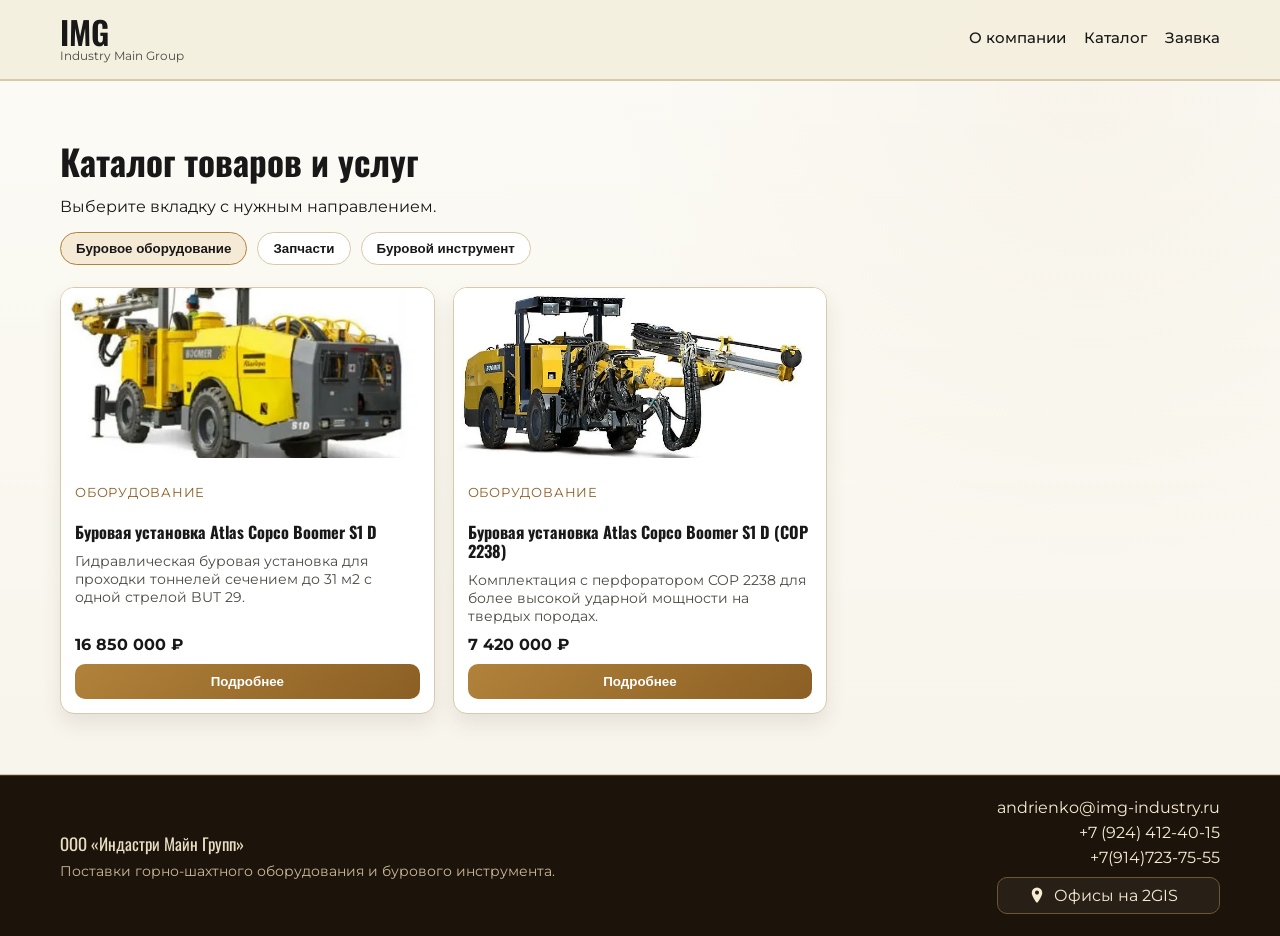
==== catalog.html @ 11e0a1b6 "Перенос каталога и добавление карты" ====
<!DOCTYPE html>
<html lang="ru">
<head>
  <meta charset="UTF-8">
  <meta name="viewport" content="width=device-width, initial-scale=1.0">
  <title>Каталог | Industry Main Group</title>
  <link rel="preconnect" href="https://fonts.googleapis.com">
  <link rel="preconnect" href="https://fonts.gstatic.com" crossorigin>
  <link href="https://fonts.googleapis.com/css2?family=Montserrat:wght@400;500;600;700&family=Oswald:wght@400;500;600&display=swap" rel="stylesheet">
  <link rel="stylesheet" href="css.css">
  <script defer src="script.js"></script>
</head>
<body>
  <header class="site-header">
    <div class="container header-inner">
      <a class="logo" href="main.html#hero" aria-label="IMG Главная">
        <span class="logo-main">IMG</span>
        <span class="logo-sub">Industry Main Group</span>
      </a>
      <nav class="main-nav" aria-label="Основная навигация">
        <a href="main.html#about">О компании</a>
        <a href="catalog.html">Каталог</a>
        <a href="main.html#request">Заявка</a>
      </nav>
    </div>
  </header>

  <main>
    <section id="catalog" class="section section-accent">
      <div class="container">
        <div class="section-head">
          <h2>Каталог товаров и услуг</h2>
          <p>Выберите вкладку с нужным направлением.</p>
        </div>
        <div class="category-filter" role="tablist" aria-label="Вкладки каталога">
          <button class="filter-btn active" data-filter="Оборудование" role="tab" aria-selected="true">Буровое оборудование</button>
          <button class="filter-btn" data-filter="Запчасти" role="tab" aria-selected="false">Запчасти</button>
          <button class="filter-btn" data-filter="Услуги-буровой инструмент" role="tab" aria-selected="false">Буровой инструмент</button>
        </div>
        <div id="catalogGrid" class="catalog-grid"></div>
      </div>
    </section>
  </main>

  <footer class="site-footer">
    <div class="container footer-inner">
      <div>
        <p class="footer-brand">ООО «Индастри Майн Групп»</p>
        <p class="footer-copy">Поставки горно-шахтного оборудования и бурового инструмента.</p>
      </div>
      <div class="footer-contacts">
        <a href="mailto:andrienko@img-industry.ru">andrienko@img-industry.ru</a>
        <a href="tel:+79244124015">+7 (924) 412-40-15</a>
        <a href="tel:+79147237555">+7(914)723-75-55</a>
        <a
          class="map-link"
          href="https://2gis.ru/vladivostok/search/%D0%98%D0%BD%D0%B4%D0%B0%D1%81%D1%82%D1%80%D0%B8%20%D0%9C%D0%B0%D0%B9%D0%BD%20%D0%93%D1%80%D1%83%D0%BF%D0%BF"
          target="_blank"
          rel="noopener noreferrer"
          aria-label="Открыть офисы компании в 2GIS"
        >
          <svg viewBox="0 0 24 24" aria-hidden="true" focusable="false">
            <path d="M12 2a7 7 0 0 0-7 7c0 4.74 5.28 11.64 6.01 12.58a1.24 1.24 0 0 0 1.98 0C13.72 20.64 19 13.74 19 9a7 7 0 0 0-7-7Zm0 9.5A2.5 2.5 0 1 1 12 6a2.5 2.5 0 0 1 0 5.5Z"/>
          </svg>
          <span>Офисы на 2GIS</span>
        </a>
      </div>
    </div>
  </footer>

  <div id="productModal" class="modal" aria-hidden="true">
    <div class="modal-content" role="dialog" aria-modal="true" aria-labelledby="modalTitle">
      <button id="modalClose" class="modal-close" aria-label="Закрыть">×</button>
      <img id="modalImage" src="" alt="Изображение товара">
      <h3 id="modalTitle"></h3>
      <p id="modalCategory" class="modal-category"></p>
      <p id="modalDescription"></p>
      <ul id="modalSpecs" class="spec-list"></ul>
      <p id="modalPrice" class="modal-price"></p>
    </div>
  </div>
</body>
</html>
---- css.css ----
﻿:root {
  --bg: #f4f0df;
  --bg-soft: #f8f4e7;
  --ink: #181818;
  --ink-soft: #4b4a44;
  --gold: #b1823a;
  --gold-deep: #8b5f24;
  --line: #d8c9aa;
  --shadow: rgba(74, 54, 26, 0.18);
}

* {
  box-sizing: border-box;
}

body {
  margin: 0;
  font-family: Montserrat, sans-serif;
  color: var(--ink);
  background:
    radial-gradient(circle at 85% 10%, rgba(177, 130, 58, 0.1) 0%, transparent 35%),
    linear-gradient(180deg, #f9f6eb 0%, var(--bg) 48%, #efe7d4 100%);
}

.container {
  width: min(1160px, 92%);
  margin: 0 auto;
}

.site-header {
  position: sticky;
  top: 0;
  z-index: 20;
  backdrop-filter: blur(8px);
  background: rgba(244, 240, 223, 0.95);
  border-bottom: 1px solid var(--line);
}

.header-inner {
  display: flex;
  align-items: center;
  justify-content: space-between;
  gap: 24px;
  padding: 16px 0;
}

.logo {
  text-decoration: none;
  color: inherit;
  display: flex;
  flex-direction: column;
}

.logo-main {
  font-family: Oswald, sans-serif;
  font-size: 2rem;
  font-weight: 600;
  line-height: 1;
}

.logo-sub {
  font-size: 0.75rem;
  color: var(--ink-soft);
}

.main-nav {
  display: flex;
  gap: 18px;
  flex-wrap: wrap;
}

.main-nav a {
  color: var(--ink);
  text-decoration: none;
  font-size: 0.95rem;
  font-weight: 500;
  padding-bottom: 2px;
  border-bottom: 2px solid transparent;
  transition: border-color 0.2s;
}

.main-nav a:hover {
  border-color: var(--gold);
}

.hero {
  padding: 74px 0 48px;
  background:
    linear-gradient(100deg, rgba(18, 14, 9, 0.72), rgba(18, 14, 9, 0.38)),
    url("img/bg.webp") center / cover no-repeat;
}

.hero h1 {
  color: #fff;
}

.hero .hero-text {
  color: #f3e7cf;
}

.hero .eyebrow {
  color: #e5be78;
}

.hero-grid {
  display: grid;
  grid-template-columns: 1.3fr 1fr;
  gap: 28px;
  align-items: start;
}

.eyebrow {
  text-transform: uppercase;
  letter-spacing: 0.08em;
  color: var(--gold-deep);
  font-weight: 600;
  font-size: 0.76rem;
}

h1, h2, h3 {
  font-family: Oswald, sans-serif;
  margin: 0 0 12px;
  line-height: 1.15;
}

h1 {
  font-size: clamp(2rem, 4vw, 3.2rem);
}

h2 {
  font-size: clamp(1.5rem, 3vw, 2.2rem);
}

.hero-text {
  color: var(--ink-soft);
  max-width: 60ch;
}

.hero-card {
  width: 100%;
  max-width: 520px;
  height: auto;
  display: block;
  align-self: start;
  justify-self: end;
  box-shadow: 0 18px 32px var(--shadow);
}

.section {
  padding: 60px 0;
}

.section-accent {
  background: rgba(255, 255, 255, 0.54);
  border-top: 1px solid var(--line);
  border-bottom: 1px solid var(--line);
}

.section-dark {
  background: linear-gradient(155deg, #3b2d19, #20170b 70%);
  color: #f5ead2;
}

.section-dark .status {
  color: #f5ead2;
}

.about-grid {
  display: grid;
  grid-template-columns: repeat(2, minmax(0, 1fr));
  gap: 18px;
}

.panel {
  background: var(--bg-soft);
  border: 1px solid var(--line);
  border-radius: 14px;
  padding: 18px;
  box-shadow: 0 10px 22px rgba(74, 54, 26, 0.09);
}

.section-head {
  margin-bottom: 16px;
}

.category-filter {
  display: flex;
  gap: 10px;
  flex-wrap: wrap;
  margin-bottom: 22px;
}

.filter-btn {
  border: 1px solid var(--line);
  background: #fff;
  color: var(--ink);
  border-radius: 999px;
  padding: 8px 15px;
  cursor: pointer;
  font-weight: 600;
}

.filter-btn.active,
.filter-btn:hover {
  border-color: var(--gold);
  background: #f4ead6;
}

.catalog-grid {
  display: grid;
  grid-template-columns: repeat(3, minmax(0, 1fr));
  gap: 18px;
}

.product-card {
  background: #fff;
  border-radius: 14px;
  overflow: hidden;
  border: 1px solid var(--line);
  box-shadow: 0 10px 20px rgba(74, 54, 26, 0.1);
  display: flex;
  flex-direction: column;
}

.product-card img {
  width: 100%;
  height: 170px;
  object-fit: cover;
  background: #efe6d2;
}

.card-body {
  padding: 14px;
  display: flex;
  flex-direction: column;
  gap: 10px;
  height: 100%;
}

.card-category {
  font-size: 0.8rem;
  color: var(--gold-deep);
  text-transform: uppercase;
  letter-spacing: 0.06em;
}

.card-title {
  font-size: 1.02rem;
  margin: 0;
}

.card-desc {
  font-size: 0.9rem;
  color: var(--ink-soft);
  margin: 0;
  flex-grow: 1;
}

.card-price {
  margin: 0;
  font-weight: 700;
}

.btn {
  border: none;
  border-radius: 10px;
  padding: 10px 14px;
  cursor: pointer;
  text-decoration: none;
  display: inline-flex;
  align-items: center;
  justify-content: center;
  font-weight: 700;
}

.btn-primary {
  background: linear-gradient(140deg, var(--gold), var(--gold-deep));
  color: #fff;
}

.btn-primary:hover {
  filter: brightness(1.07);
}

.file-input-wrap {
  margin-top: 12px;
  display: inline-flex;
  gap: 8px;
  align-items: center;
  border: 1px solid var(--line);
  background: #fff;
  border-radius: 10px;
  padding: 10px 12px;
}

.file-input-wrap input {
  max-width: 230px;
}

.import-panel {
  display: flex;
  flex-direction: column;
  gap: 12px;
}

.request-form {
  display: grid;
  gap: 14px;
  max-width: 520px;
}

.request-form label {
  display: grid;
  gap: 8px;
  font-weight: 500;
}

.request-form input {
  border-radius: 10px;
  border: 1px solid #9f8962;
  background: #fffdf6;
  padding: 11px 12px;
  font-size: 1rem;
}

.status {
  margin: 0;
  min-height: 1.2em;
  font-size: 0.93rem;
  color: var(--ink-soft);
}

.status.error {
  color: #b52121;
}

.status.success {
  color: #187546;
}

.modal {
  position: fixed;
  inset: 0;
  background: rgba(20, 17, 11, 0.68);
  display: none;
  align-items: center;
  justify-content: center;
  padding: 20px;
  z-index: 30;
}

.modal.open {
  display: flex;
}

.modal-content {
  background: #fff;
  max-width: 680px;
  width: 100%;
  border-radius: 16px;
  padding: 22px;
  position: relative;
  max-height: 90vh;
  overflow: auto;
}

.modal-content img {
  width: 100%;
  max-height: 280px;
  object-fit: cover;
  border-radius: 10px;
  margin-bottom: 10px;
}

.modal-close {
  position: absolute;
  top: 8px;
  right: 10px;
  border: none;
  background: none;
  font-size: 1.8rem;
  cursor: pointer;
}

.modal-category {
  color: var(--gold-deep);
  font-weight: 600;
}

.spec-list {
  padding-left: 18px;
}

.modal-price {
  font-size: 1.1rem;
  font-weight: 700;
}

.site-footer {
  background: #1c140a;
  color: #e9ddc3;
  border-top: 1px solid #4b3620;
}

.footer-inner {
  display: flex;
  align-items: center;
  justify-content: space-between;
  gap: 16px;
  padding: 22px 0;
}

.footer-brand {
  margin: 0 0 6px;
  font-family: Oswald, sans-serif;
  font-size: 1.05rem;
}

.footer-copy {
  margin: 0;
  color: #cab898;
  font-size: 0.9rem;
}

.footer-contacts {
  display: flex;
  flex-direction: column;
  gap: 6px;
  text-align: right;
}

.footer-contacts a {
  color: #f6ebd3;
  text-decoration: none;
}

.footer-contacts a:hover {
  color: #fff;
}

.map-link {
  margin-top: 4px;
  display: inline-flex;
  align-items: center;
  gap: 8px;
  padding: 8px 30px;
  border: 1px solid #6f5634;
  border-radius: 10px;
  background: rgba(255, 255, 255, 0.05);
}

.map-link svg {
  width: 18px;
  height: 18px;
  fill: #f6ebd3;
  flex-shrink: 0;
}

.map-link:hover {
  background: rgba(255, 255, 255, 0.12);
}

@media (max-width: 980px) {
  .hero-grid,
  .catalog-grid {
    grid-template-columns: repeat(2, minmax(0, 1fr));
  }

  .hero-card {
    justify-self: center;
    max-width: 460px;
  }
}

@media (max-width: 720px) {
  .header-inner,
  .hero-grid,
  .about-grid,
  .catalog-grid {
    grid-template-columns: 1fr;
    display: grid;
  }

  .header-inner {
    gap: 14px;
  }

  .main-nav {
    gap: 12px;
  }

  .hero {
    padding-top: 36px;
  }

  .hero-card {
    max-width: 100%;
    border-radius: 14px;
  }

  .footer-inner {
    align-items: flex-start;
    flex-direction: column;
  }

  .footer-contacts {
    text-align: left;
  }
}
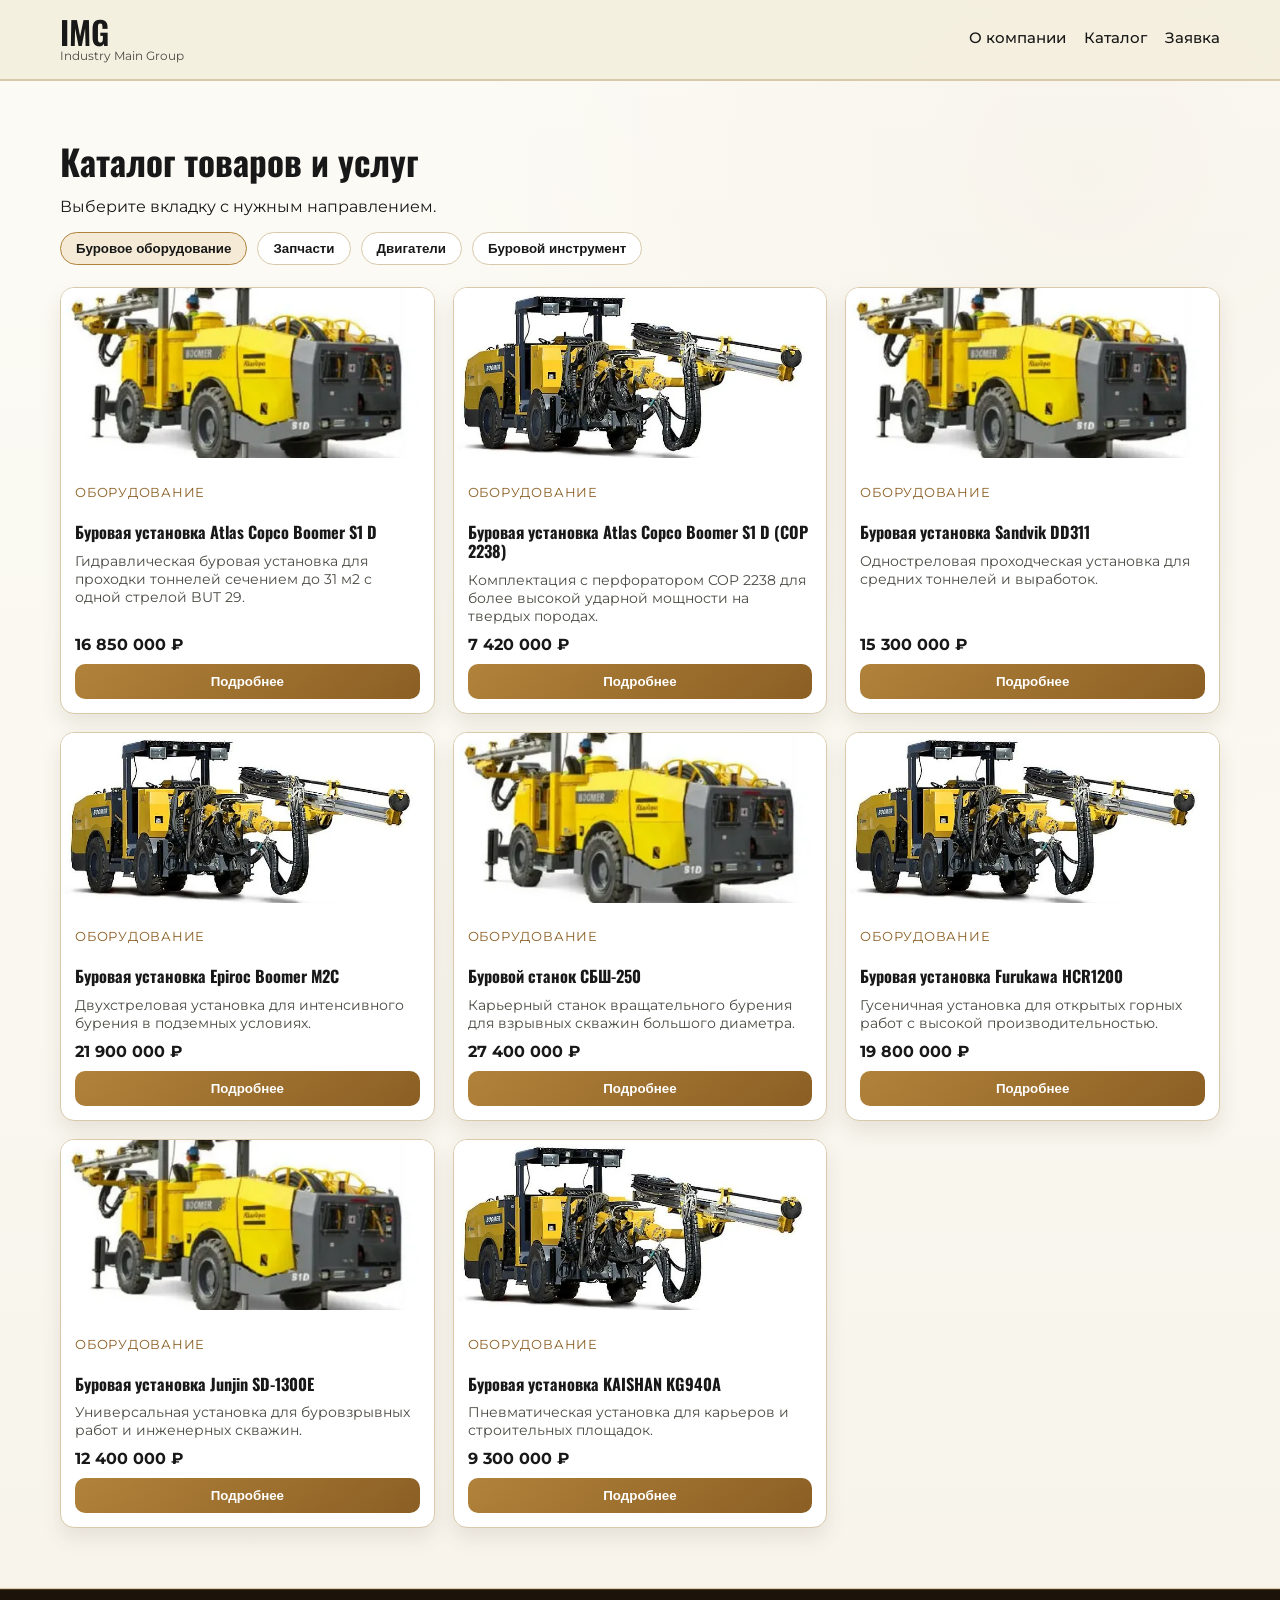
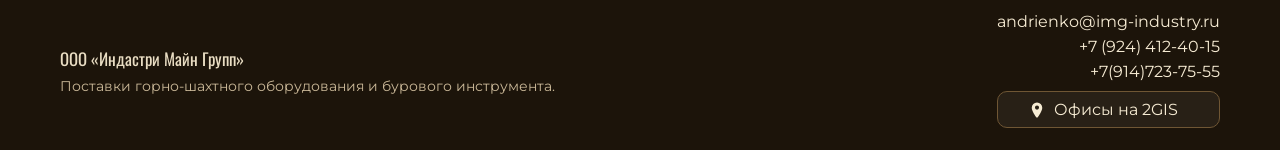
==== commit 7d824c73: "Движок в отдельности" ====
--- a/catalog.html
+++ b/catalog.html
@@ -35,7 +35,14 @@
         <div class="category-filter" role="tablist" aria-label="Вкладки каталога">
           <button class="filter-btn active" data-filter="Оборудование" role="tab" aria-selected="true">Буровое оборудование</button>
           <button class="filter-btn" data-filter="Запчасти" role="tab" aria-selected="false">Запчасти</button>
+          <button class="filter-btn" data-filter="Двигатели" role="tab" aria-selected="false">Двигатели</button>
           <button class="filter-btn" data-filter="Услуги-буровой инструмент" role="tab" aria-selected="false">Буровой инструмент</button>
+        </div>
+        <div id="enginePurposeSortWrap" class="engine-sort" hidden>
+          <label for="enginePurposeSort">Сортировка по назначению двигателя:</label>
+          <select id="enginePurposeSort" aria-label="Сортировка по назначению двигателя">
+            <option value="all">Все назначения</option>
+          </select>
         </div>
         <div id="catalogGrid" class="catalog-grid"></div>
       </div>
--- a/css.css
+++ b/css.css
@@ -17,6 +17,9 @@
   margin: 0;
   font-family: Montserrat, sans-serif;
   color: var(--ink);
+  display: flex;
+  flex-direction: column;
+  min-height: 100vh;
   background:
     radial-gradient(circle at 85% 10%, rgba(177, 130, 58, 0.1) 0%, transparent 35%),
     linear-gradient(180deg, #f9f6eb 0%, var(--bg) 48%, #efe7d4 100%);
@@ -49,6 +52,10 @@
   color: inherit;
   display: flex;
   flex-direction: column;
+}
+
+main {
+  flex: 1;
 }
 
 .logo-main {
@@ -188,6 +195,31 @@
   gap: 10px;
   flex-wrap: wrap;
   margin-bottom: 22px;
+}
+
+.engine-sort {
+  display: flex;
+  align-items: center;
+  gap: 10px;
+  margin: -8px 0 22px;
+}
+
+.engine-sort[hidden] {
+  display: none !important;
+}
+
+.engine-sort label {
+  font-size: 0.92rem;
+  color: var(--ink-soft);
+}
+
+.engine-sort select {
+  border: 1px solid var(--line);
+  background: #fff;
+  color: var(--ink);
+  border-radius: 10px;
+  padding: 8px 12px;
+  font-weight: 500;
 }
 
 .filter-btn {
@@ -400,6 +432,7 @@
   background: #1c140a;
   color: #e9ddc3;
   border-top: 1px solid #4b3620;
+  bottom: 0;
 }
 
 .footer-inner {
@@ -489,6 +522,11 @@
     gap: 12px;
   }
 
+  .engine-sort {
+    flex-direction: column;
+    align-items: flex-start;
+  }
+
   .hero {
     padding-top: 36px;
   }
